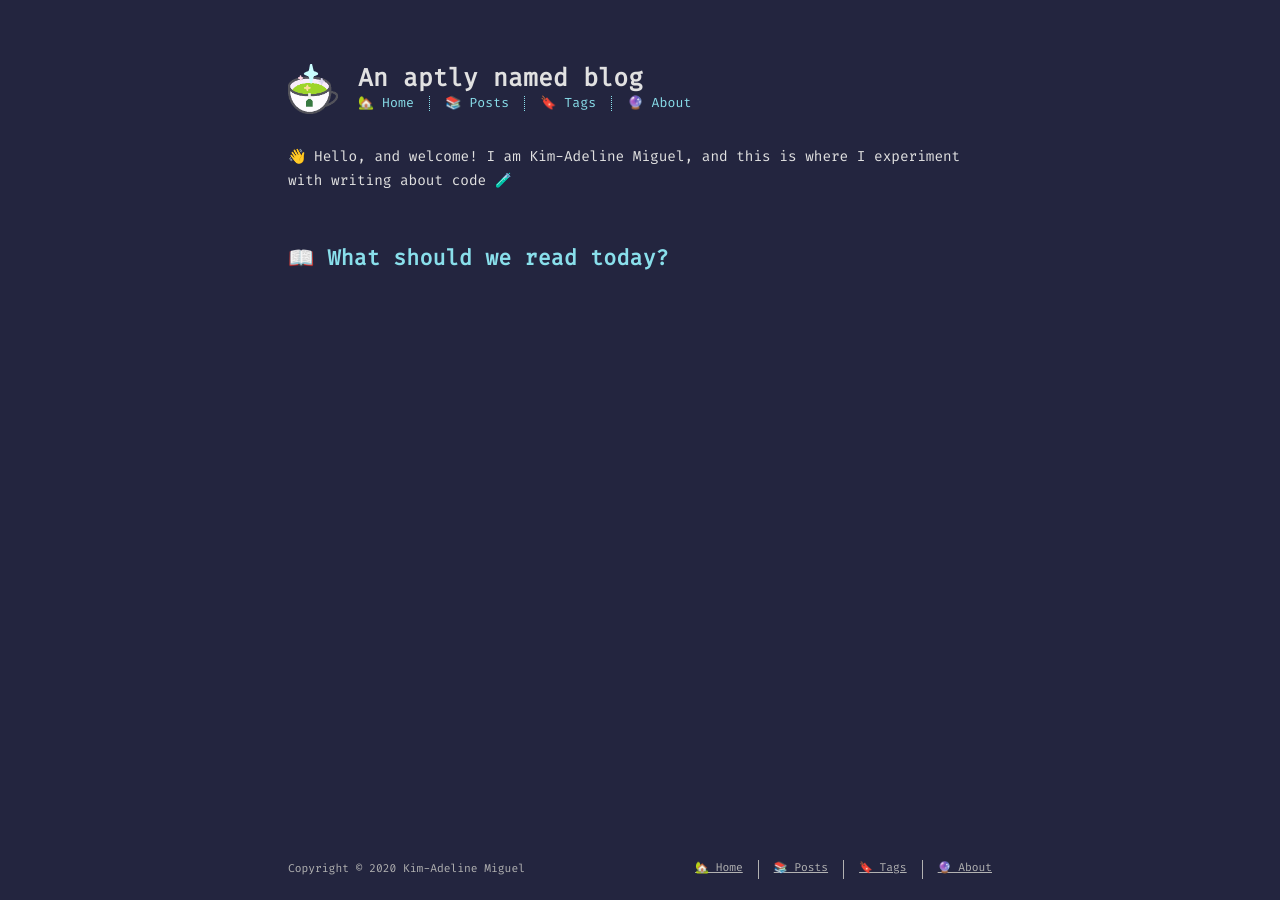
==== index.html @ 08b29d16 "deploy: fb408448cf2e4e36869b696a666795c6bbfb7b28" ====
<!doctype html><html lang=en-us><head><meta name=generator content="Hugo 0.74.2"><meta charset=utf-8><meta http-equiv=x-ua-compatible content="IE=edge"><title>An aptly named blog</title><meta name=description content="👋 Hello, and welcome! I am Kim-Adeline Miguel, and this is where I experiment with writing about code 🧪"><meta name=viewport content="width=device-width,initial-scale=1"><meta name=robots content="all,follow"><meta name=googlebot content="index,follow,snippet,archive"><meta property="og:title" content="An aptly named blog"><meta property="og:description" content="👋 Hello, and welcome! I am Kim-Adeline Miguel, and this is where I experiment with writing about code 🧪"><meta property="og:type" content="website"><meta property="og:url" content="https://kimadeline.github.io/blog/"><meta name=twitter:card content="summary"><meta name=twitter:title content="An aptly named blog"><meta name=twitter:description content="👋 Hello, and welcome! I am Kim-Adeline Miguel, and this is where I experiment with writing about code 🧪"><link rel=stylesheet href=https://kimadeline.github.io/blog/css/style-dark.css><!--[if lt IE 9]><script src=https://oss.maxcdn.com/html5shiv/3.7.2/html5shiv.min.js></script><script src=https://oss.maxcdn.com/respond/1.4.2/respond.min.js></script><![endif]--><link rel=icon type=image/png href=https://kimadeline.github.io/blog/images/favicon.ico></head><body class="max-width mx-auto px3 ltr"><div class="content index py4"><header id=header><a href=https://kimadeline.github.io/blog/><div id=logo title="Blog logo skillfully made with Paint"></div><div id=title><h1>An aptly named blog</h1></div></a><div id=nav><ul><li class=icon><a href=#><i class="fas fa-bars fa-2x"></i></a></li><li><a href=/blog/>🏡 Home</a></li><li><a href=/blog/posts>📚 Posts</a></li><li><a href=/blog/tags>🔖 Tags</a></li><li><a href=/blog/about>🔮 About</a></li></ul></div></header><section id=about>👋 Hello, and welcome! I am Kim-Adeline Miguel, and this is where I experiment with writing about code 🧪</section><section id=writing><span class=h1><a href=https://kimadeline.github.io/blog/posts>📖 What should we read today?</a></span><ul class=post-list></ul></section><footer id=footer><div class=footer-left>Copyright &copy; 2020 Kim-Adeline Miguel</div><div class=footer-right><nav><ul><li><a href=/blog/>🏡 Home</a></li><li><a href=/blog/posts>📚 Posts</a></li><li><a href=/blog/tags>🔖 Tags</a></li><li><a href=/blog/about>🔮 About</a></li></ul></nav></div></footer></div></body><link rel=stylesheet href=https://kimadeline.github.io/lib/font-awesome/css/all.min.css><script src=https://kimadeline.github.io/lib/jquery/jquery.min.js></script><script src=https://kimadeline.github.io/js/main.js></script></html>
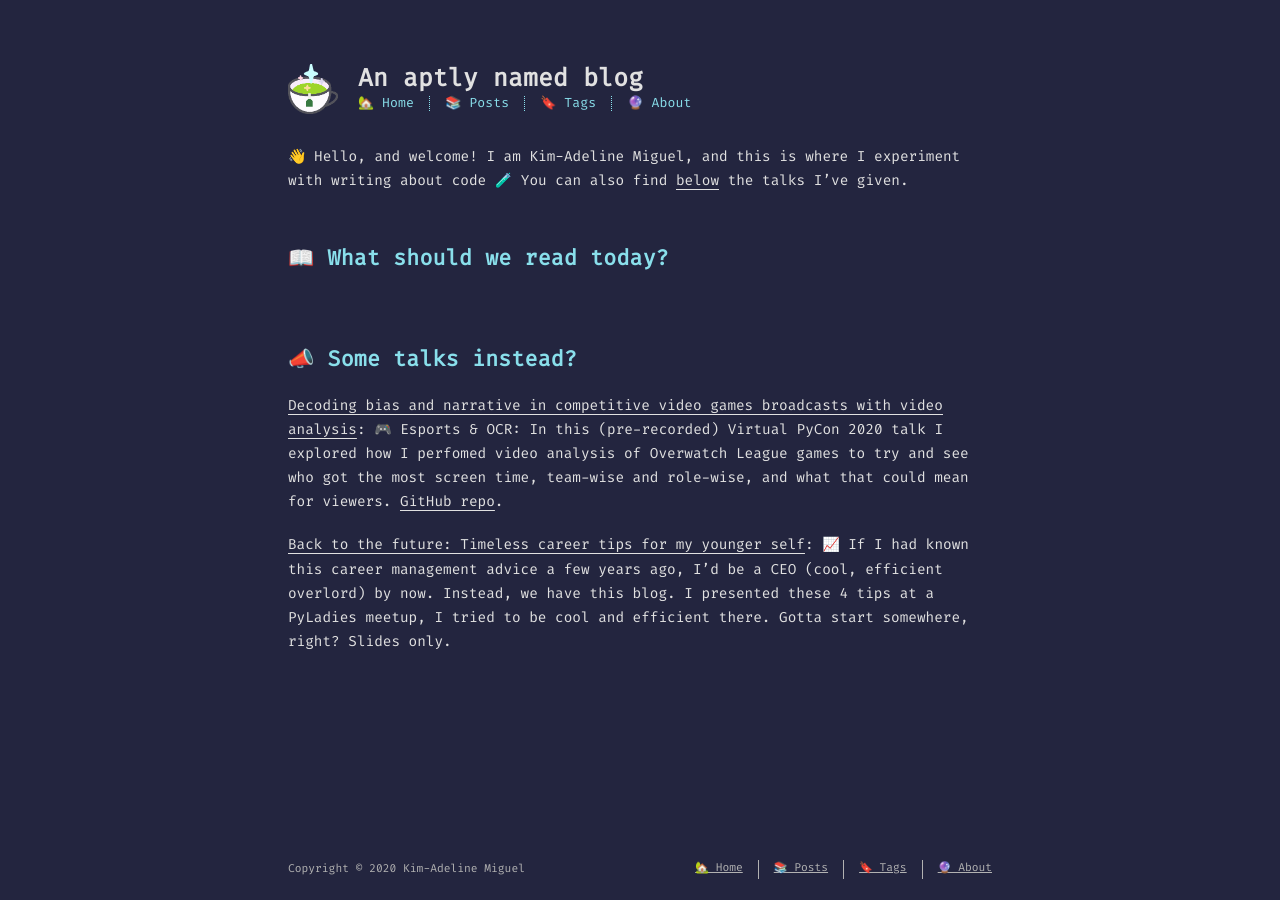
==== commit 55e32f6b: "deploy: 08760f2b4fdf1568b9afb1be57e6bd752f0b6b27" ====
--- a/index.html
+++ b/index.html
@@ -1 +1 @@
-<!doctype html><html lang=en-us><head><meta name=generator content="Hugo 0.74.2"><meta charset=utf-8><meta http-equiv=x-ua-compatible content="IE=edge"><title>An aptly named blog</title><meta name=description content="👋 Hello, and welcome! I am Kim-Adeline Miguel, and this is where I experiment with writing about code 🧪"><meta name=viewport content="width=device-width,initial-scale=1"><meta name=robots content="all,follow"><meta name=googlebot content="index,follow,snippet,archive"><meta property="og:title" content="An aptly named blog"><meta property="og:description" content="👋 Hello, and welcome! I am Kim-Adeline Miguel, and this is where I experiment with writing about code 🧪"><meta property="og:type" content="website"><meta property="og:url" content="https://kimadeline.github.io/blog/"><meta name=twitter:card content="summary"><meta name=twitter:title content="An aptly named blog"><meta name=twitter:description content="👋 Hello, and welcome! I am Kim-Adeline Miguel, and this is where I experiment with writing about code 🧪"><link rel=stylesheet href=https://kimadeline.github.io/blog/css/style-dark.css><!--[if lt IE 9]><script src=https://oss.maxcdn.com/html5shiv/3.7.2/html5shiv.min.js></script><script src=https://oss.maxcdn.com/respond/1.4.2/respond.min.js></script><![endif]--><link rel=icon type=image/png href=https://kimadeline.github.io/blog/images/favicon.ico></head><body class="max-width mx-auto px3 ltr"><div class="content index py4"><header id=header><a href=https://kimadeline.github.io/blog/><div id=logo title="Blog logo skillfully made with Paint"></div><div id=title><h1>An aptly named blog</h1></div></a><div id=nav><ul><li class=icon><a href=#><i class="fas fa-bars fa-2x"></i></a></li><li><a href=/blog/>🏡 Home</a></li><li><a href=/blog/posts>📚 Posts</a></li><li><a href=/blog/tags>🔖 Tags</a></li><li><a href=/blog/about>🔮 About</a></li></ul></div></header><section id=about>👋 Hello, and welcome! I am Kim-Adeline Miguel, and this is where I experiment with writing about code 🧪</section><section id=writing><span class=h1><a href=https://kimadeline.github.io/blog/posts>📖 What should we read today?</a></span><ul class=post-list></ul></section><footer id=footer><div class=footer-left>Copyright &copy; 2020 Kim-Adeline Miguel</div><div class=footer-right><nav><ul><li><a href=/blog/>🏡 Home</a></li><li><a href=/blog/posts>📚 Posts</a></li><li><a href=/blog/tags>🔖 Tags</a></li><li><a href=/blog/about>🔮 About</a></li></ul></nav></div></footer></div></body><link rel=stylesheet href=https://kimadeline.github.io/lib/font-awesome/css/all.min.css><script src=https://kimadeline.github.io/lib/jquery/jquery.min.js></script><script src=https://kimadeline.github.io/js/main.js></script></html>+<!doctype html><html lang=en-us><head><meta name=generator content="Hugo 0.74.2"><meta charset=utf-8><meta http-equiv=x-ua-compatible content="IE=edge"><title>An aptly named blog</title><meta name=description content="👋 Hello, and welcome! I am Kim-Adeline Miguel, and this is where I experiment with writing about code 🧪 You can also find [below](#projects) the talks I've given."><meta name=viewport content="width=device-width,initial-scale=1"><meta name=robots content="all,follow"><meta name=googlebot content="index,follow,snippet,archive"><meta property="og:title" content="An aptly named blog"><meta property="og:description" content="👋 Hello, and welcome! I am Kim-Adeline Miguel, and this is where I experiment with writing about code 🧪 You can also find [below](#projects) the talks I've given."><meta property="og:type" content="website"><meta property="og:url" content="https://kimadeline.github.io/blog/"><meta name=twitter:card content="summary"><meta name=twitter:title content="An aptly named blog"><meta name=twitter:description content="👋 Hello, and welcome! I am Kim-Adeline Miguel, and this is where I experiment with writing about code 🧪 You can also find [below](#projects) the talks I've given."><link rel=stylesheet href=https://kimadeline.github.io/blog/css/style-dark.css><!--[if lt IE 9]><script src=https://oss.maxcdn.com/html5shiv/3.7.2/html5shiv.min.js></script><script src=https://oss.maxcdn.com/respond/1.4.2/respond.min.js></script><![endif]--><link rel=icon type=image/png href=https://kimadeline.github.io/blog/images/favicon.ico></head><body class="max-width mx-auto px3 ltr"><div class="content index py4"><header id=header><a href=https://kimadeline.github.io/blog/><div id=logo title="Blog logo skillfully made with Paint"></div><div id=title><h1>An aptly named blog</h1></div></a><div id=nav><ul><li class=icon><a href=#><i class="fas fa-bars fa-2x"></i></a></li><li><a href=/blog/>🏡 Home</a></li><li><a href=/blog/posts>📚 Posts</a></li><li><a href=/blog/tags>🔖 Tags</a></li><li><a href=/blog/about>🔮 About</a></li></ul></div></header><section id=about>👋 Hello, and welcome! I am Kim-Adeline Miguel, and this is where I experiment with writing about code 🧪 You can also find <a href=#projects>below</a> the talks I&rsquo;ve given.</section><section id=writing><span class=h1><a href=https://kimadeline.github.io/blog/posts>📖 What should we read today?</a></span><ul class=post-list></ul></section><section id=projects><span class=h1><a href=https://github.com/kimadeline/talk-proposals>📣 Some talks instead?</a></span><ul class=project-list><li class=project-item><a href=https://us.pycon.org/2020/schedule/presentation/107/>Decoding bias and narrative in competitive video games broadcasts with video analysis</a>: 🎮 Esports & OCR: In this (pre-recorded) Virtual PyCon 2020 talk I explored how I perfomed video analysis of Overwatch League games to try and see who got the most screen time, team-wise and role-wise, and what that could mean for viewers. <a href=https://github.com/kimadeline/overwatch-ocr>GitHub repo</a>.</li><li class=project-item><a href=https://speakerdeck.com/kimadeline/pyladies-vancouver-career-tips-to-my-younger-self>Back to the future: Timeless career tips for my younger self</a>: 📈 If I had known this career management advice a few years ago, I&rsquo;d be a CEO (cool, efficient overlord) by now. Instead, we have this blog. I presented these 4 tips at a PyLadies meetup, I tried to be cool and efficient there. Gotta start somewhere, right? Slides only.</li></ul></section><footer id=footer><div class=footer-left>Copyright &copy; 2020 Kim-Adeline Miguel</div><div class=footer-right><nav><ul><li><a href=/blog/>🏡 Home</a></li><li><a href=/blog/posts>📚 Posts</a></li><li><a href=/blog/tags>🔖 Tags</a></li><li><a href=/blog/about>🔮 About</a></li></ul></nav></div></footer></div></body><link rel=stylesheet href=https://kimadeline.github.io/blog/lib/font-awesome/css/all.min.css><script src=https://kimadeline.github.io/blog/lib/jquery/jquery.min.js></script><script src=https://kimadeline.github.io/blog/js/main.js></script></html>
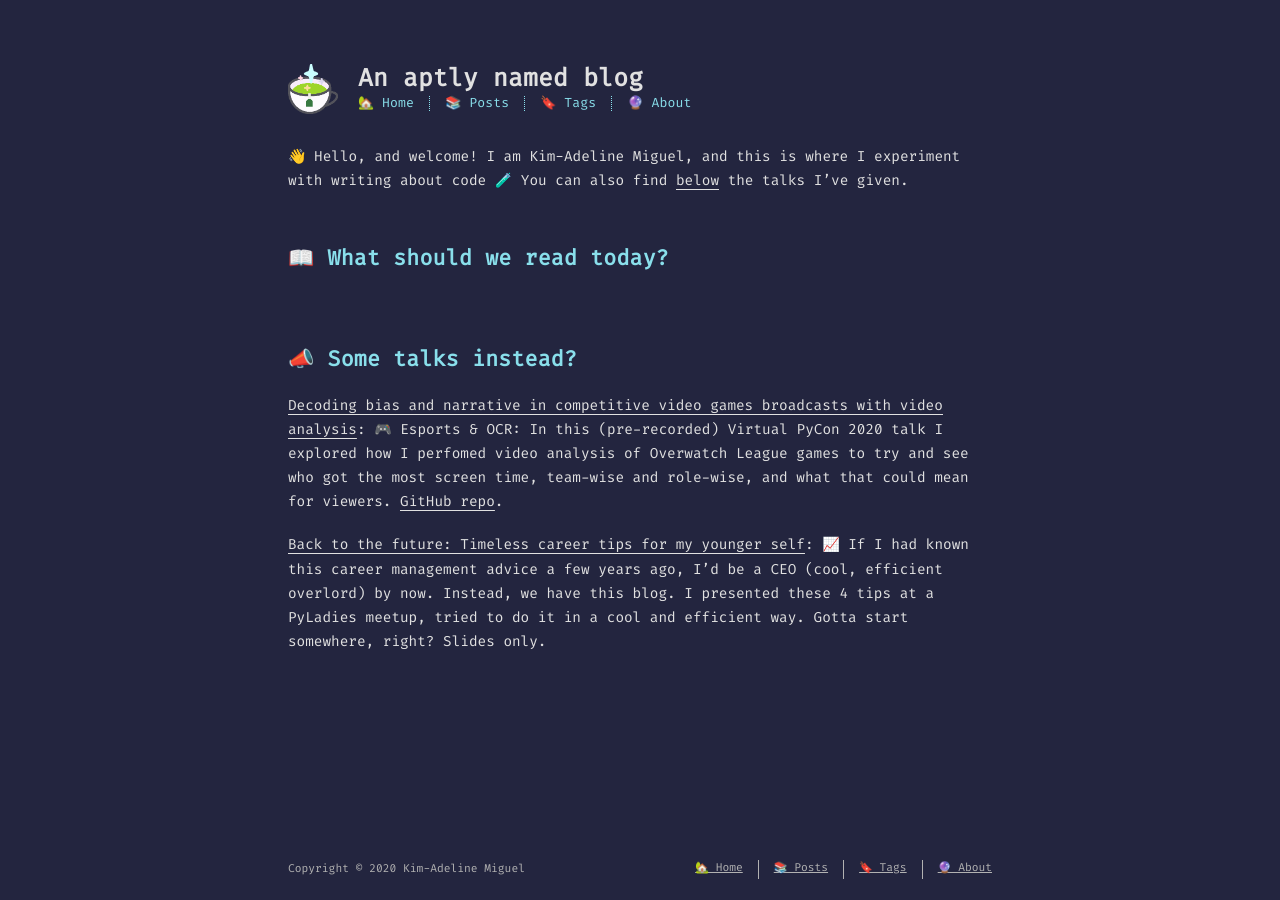
==== commit ac4e9d2d: "deploy: b54166fef7f554b29a034a35aff4db1c3d719d54" ====
--- a/index.html
+++ b/index.html
@@ -1 +1 @@
-<!doctype html><html lang=en-us><head><meta name=generator content="Hugo 0.74.2"><meta charset=utf-8><meta http-equiv=x-ua-compatible content="IE=edge"><title>An aptly named blog</title><meta name=description content="👋 Hello, and welcome! I am Kim-Adeline Miguel, and this is where I experiment with writing about code 🧪 You can also find [below](#projects) the talks I've given."><meta name=viewport content="width=device-width,initial-scale=1"><meta name=robots content="all,follow"><meta name=googlebot content="index,follow,snippet,archive"><meta property="og:title" content="An aptly named blog"><meta property="og:description" content="👋 Hello, and welcome! I am Kim-Adeline Miguel, and this is where I experiment with writing about code 🧪 You can also find [below](#projects) the talks I've given."><meta property="og:type" content="website"><meta property="og:url" content="https://kimadeline.github.io/blog/"><meta name=twitter:card content="summary"><meta name=twitter:title content="An aptly named blog"><meta name=twitter:description content="👋 Hello, and welcome! I am Kim-Adeline Miguel, and this is where I experiment with writing about code 🧪 You can also find [below](#projects) the talks I've given."><link rel=stylesheet href=https://kimadeline.github.io/blog/css/style-dark.css><!--[if lt IE 9]><script src=https://oss.maxcdn.com/html5shiv/3.7.2/html5shiv.min.js></script><script src=https://oss.maxcdn.com/respond/1.4.2/respond.min.js></script><![endif]--><link rel=icon type=image/png href=https://kimadeline.github.io/blog/images/favicon.ico></head><body class="max-width mx-auto px3 ltr"><div class="content index py4"><header id=header><a href=https://kimadeline.github.io/blog/><div id=logo title="Blog logo skillfully made with Paint"></div><div id=title><h1>An aptly named blog</h1></div></a><div id=nav><ul><li class=icon><a href=#><i class="fas fa-bars fa-2x"></i></a></li><li><a href=/blog/>🏡 Home</a></li><li><a href=/blog/posts>📚 Posts</a></li><li><a href=/blog/tags>🔖 Tags</a></li><li><a href=/blog/about>🔮 About</a></li></ul></div></header><section id=about>👋 Hello, and welcome! I am Kim-Adeline Miguel, and this is where I experiment with writing about code 🧪 You can also find <a href=#projects>below</a> the talks I&rsquo;ve given.</section><section id=writing><span class=h1><a href=https://kimadeline.github.io/blog/posts>📖 What should we read today?</a></span><ul class=post-list></ul></section><section id=projects><span class=h1><a href=https://github.com/kimadeline/talk-proposals>📣 Some talks instead?</a></span><ul class=project-list><li class=project-item><a href=https://us.pycon.org/2020/schedule/presentation/107/>Decoding bias and narrative in competitive video games broadcasts with video analysis</a>: 🎮 Esports & OCR: In this (pre-recorded) Virtual PyCon 2020 talk I explored how I perfomed video analysis of Overwatch League games to try and see who got the most screen time, team-wise and role-wise, and what that could mean for viewers. <a href=https://github.com/kimadeline/overwatch-ocr>GitHub repo</a>.</li><li class=project-item><a href=https://speakerdeck.com/kimadeline/pyladies-vancouver-career-tips-to-my-younger-self>Back to the future: Timeless career tips for my younger self</a>: 📈 If I had known this career management advice a few years ago, I&rsquo;d be a CEO (cool, efficient overlord) by now. Instead, we have this blog. I presented these 4 tips at a PyLadies meetup, I tried to be cool and efficient there. Gotta start somewhere, right? Slides only.</li></ul></section><footer id=footer><div class=footer-left>Copyright &copy; 2020 Kim-Adeline Miguel</div><div class=footer-right><nav><ul><li><a href=/blog/>🏡 Home</a></li><li><a href=/blog/posts>📚 Posts</a></li><li><a href=/blog/tags>🔖 Tags</a></li><li><a href=/blog/about>🔮 About</a></li></ul></nav></div></footer></div></body><link rel=stylesheet href=https://kimadeline.github.io/blog/lib/font-awesome/css/all.min.css><script src=https://kimadeline.github.io/blog/lib/jquery/jquery.min.js></script><script src=https://kimadeline.github.io/blog/js/main.js></script></html>+<!doctype html><html lang=en-us><head><meta name=generator content="Hugo 0.74.2"><meta charset=utf-8><meta http-equiv=x-ua-compatible content="IE=edge"><title>An aptly named blog</title><meta name=description content="👋 Hello, and welcome! I am Kim-Adeline Miguel, and this is where I experiment with writing about code 🧪 You can also find [below](#projects) the talks I've given."><meta name=viewport content="width=device-width,initial-scale=1"><meta name=robots content="all,follow"><meta name=googlebot content="index,follow,snippet,archive"><meta property="og:title" content="An aptly named blog"><meta property="og:description" content="👋 Hello, and welcome! I am Kim-Adeline Miguel, and this is where I experiment with writing about code 🧪 You can also find [below](#projects) the talks I've given."><meta property="og:type" content="website"><meta property="og:url" content="https://kimadeline.github.io/blog/"><meta name=twitter:card content="summary"><meta name=twitter:title content="An aptly named blog"><meta name=twitter:description content="👋 Hello, and welcome! I am Kim-Adeline Miguel, and this is where I experiment with writing about code 🧪 You can also find [below](#projects) the talks I've given."><link rel=stylesheet href=https://kimadeline.github.io/blog/css/style-dark.css><!--[if lt IE 9]><script src=https://oss.maxcdn.com/html5shiv/3.7.2/html5shiv.min.js></script><script src=https://oss.maxcdn.com/respond/1.4.2/respond.min.js></script><![endif]--><link rel=icon type=image/png href=https://kimadeline.github.io/blog/images/favicon.ico></head><body class="max-width mx-auto px3 ltr"><div class="content index py4"><header id=header><a href=https://kimadeline.github.io/blog/><div id=logo title="Blog logo skillfully made with Paint"></div><div id=title><h1>An aptly named blog</h1></div></a><div id=nav><ul><li class=icon><a href=#><i class="fas fa-bars fa-2x"></i></a></li><li><a href=/blog/>🏡 Home</a></li><li><a href=/blog/posts>📚 Posts</a></li><li><a href=/blog/tags>🔖 Tags</a></li><li><a href=/blog/about>🔮 About</a></li></ul></div></header><section id=about>👋 Hello, and welcome! I am Kim-Adeline Miguel, and this is where I experiment with writing about code 🧪 You can also find <a href=#projects>below</a> the talks I&rsquo;ve given.</section><section id=writing><span class=h1><a href=https://kimadeline.github.io/blog/posts>📖 What should we read today?</a></span><ul class=post-list></ul></section><section id=projects><span class=h1><a href=https://github.com/kimadeline/talk-proposals>📣 Some talks instead?</a></span><ul class=project-list><li class=project-item><a href=https://us.pycon.org/2020/schedule/presentation/107/>Decoding bias and narrative in competitive video games broadcasts with video analysis</a>: 🎮 Esports & OCR: In this (pre-recorded) Virtual PyCon 2020 talk I explored how I perfomed video analysis of Overwatch League games to try and see who got the most screen time, team-wise and role-wise, and what that could mean for viewers. <a href=https://github.com/kimadeline/overwatch-ocr>GitHub repo</a>.</li><li class=project-item><a href=https://speakerdeck.com/kimadeline/pyladies-vancouver-career-tips-to-my-younger-self>Back to the future: Timeless career tips for my younger self</a>: 📈 If I had known this career management advice a few years ago, I&rsquo;d be a CEO (cool, efficient overlord) by now. Instead, we have this blog. I presented these 4 tips at a PyLadies meetup, tried to do it in a cool and efficient way. Gotta start somewhere, right? Slides only.</li></ul></section><footer id=footer><div class=footer-left>Copyright &copy; 2020 Kim-Adeline Miguel</div><div class=footer-right><nav><ul><li><a href=/blog/>🏡 Home</a></li><li><a href=/blog/posts>📚 Posts</a></li><li><a href=/blog/tags>🔖 Tags</a></li><li><a href=/blog/about>🔮 About</a></li></ul></nav></div></footer></div></body><link rel=stylesheet href=https://kimadeline.github.io/blog/lib/font-awesome/css/all.min.css><script src=https://kimadeline.github.io/blog/lib/jquery/jquery.min.js></script><script src=https://kimadeline.github.io/blog/js/main.js></script></html>
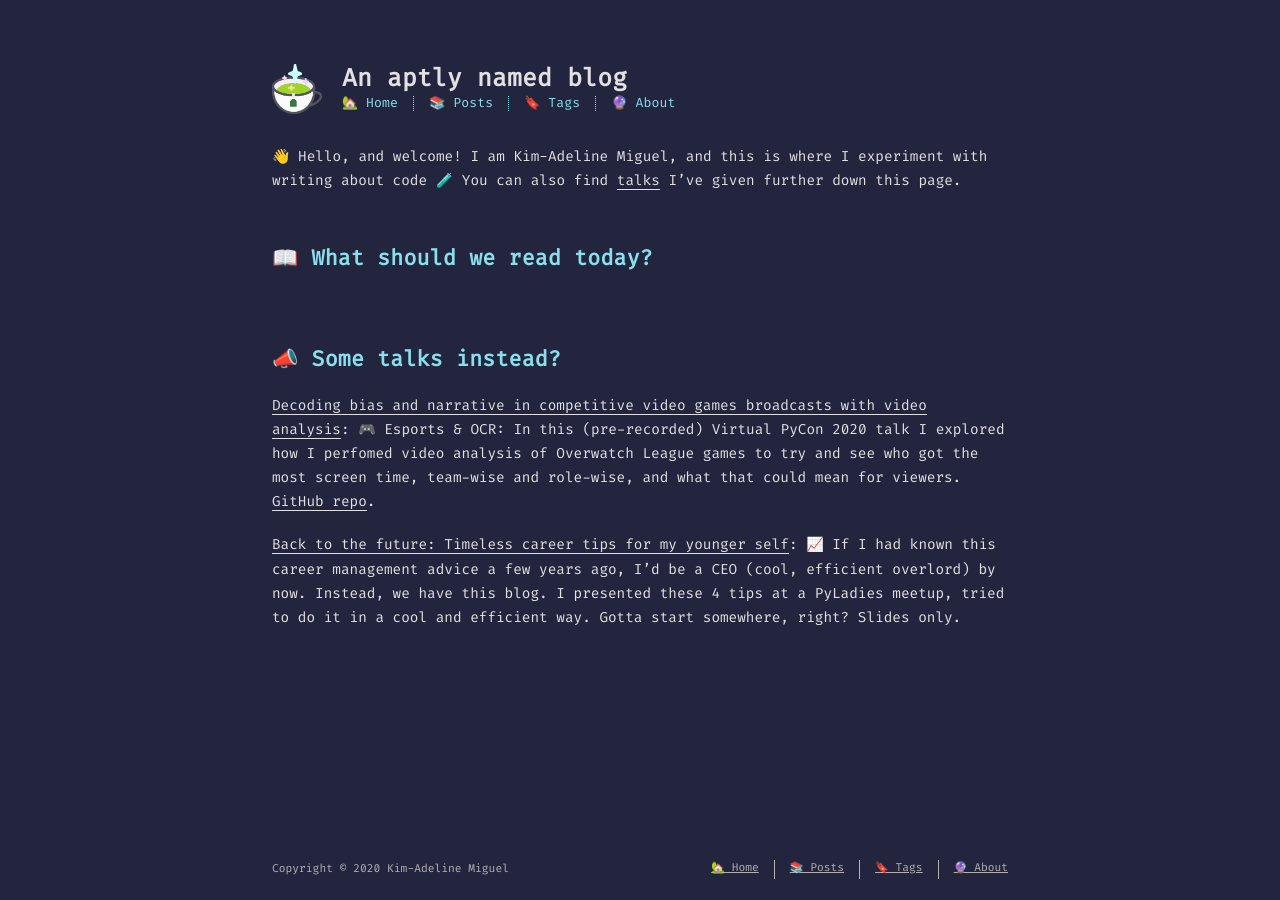
==== commit 7743cf87: "deploy: dc7f07dc0b685ad12281b114e81ffe2b97941af9" ====
--- a/index.html
+++ b/index.html
@@ -1 +1 @@
-<!doctype html><html lang=en-us><head><meta name=generator content="Hugo 0.74.2"><meta charset=utf-8><meta http-equiv=x-ua-compatible content="IE=edge"><title>An aptly named blog</title><meta name=description content="👋 Hello, and welcome! I am Kim-Adeline Miguel, and this is where I experiment with writing about code 🧪 You can also find [below](#projects) the talks I've given."><meta name=viewport content="width=device-width,initial-scale=1"><meta name=robots content="all,follow"><meta name=googlebot content="index,follow,snippet,archive"><meta property="og:title" content="An aptly named blog"><meta property="og:description" content="👋 Hello, and welcome! I am Kim-Adeline Miguel, and this is where I experiment with writing about code 🧪 You can also find [below](#projects) the talks I've given."><meta property="og:type" content="website"><meta property="og:url" content="https://kimadeline.github.io/blog/"><meta name=twitter:card content="summary"><meta name=twitter:title content="An aptly named blog"><meta name=twitter:description content="👋 Hello, and welcome! I am Kim-Adeline Miguel, and this is where I experiment with writing about code 🧪 You can also find [below](#projects) the talks I've given."><link rel=stylesheet href=https://kimadeline.github.io/blog/css/style-dark.css><!--[if lt IE 9]><script src=https://oss.maxcdn.com/html5shiv/3.7.2/html5shiv.min.js></script><script src=https://oss.maxcdn.com/respond/1.4.2/respond.min.js></script><![endif]--><link rel=icon type=image/png href=https://kimadeline.github.io/blog/images/favicon.ico></head><body class="max-width mx-auto px3 ltr"><div class="content index py4"><header id=header><a href=https://kimadeline.github.io/blog/><div id=logo title="Blog logo skillfully made with Paint"></div><div id=title><h1>An aptly named blog</h1></div></a><div id=nav><ul><li class=icon><a href=#><i class="fas fa-bars fa-2x"></i></a></li><li><a href=/blog/>🏡 Home</a></li><li><a href=/blog/posts>📚 Posts</a></li><li><a href=/blog/tags>🔖 Tags</a></li><li><a href=/blog/about>🔮 About</a></li></ul></div></header><section id=about>👋 Hello, and welcome! I am Kim-Adeline Miguel, and this is where I experiment with writing about code 🧪 You can also find <a href=#projects>below</a> the talks I&rsquo;ve given.</section><section id=writing><span class=h1><a href=https://kimadeline.github.io/blog/posts>📖 What should we read today?</a></span><ul class=post-list></ul></section><section id=projects><span class=h1><a href=https://github.com/kimadeline/talk-proposals>📣 Some talks instead?</a></span><ul class=project-list><li class=project-item><a href=https://us.pycon.org/2020/schedule/presentation/107/>Decoding bias and narrative in competitive video games broadcasts with video analysis</a>: 🎮 Esports & OCR: In this (pre-recorded) Virtual PyCon 2020 talk I explored how I perfomed video analysis of Overwatch League games to try and see who got the most screen time, team-wise and role-wise, and what that could mean for viewers. <a href=https://github.com/kimadeline/overwatch-ocr>GitHub repo</a>.</li><li class=project-item><a href=https://speakerdeck.com/kimadeline/pyladies-vancouver-career-tips-to-my-younger-self>Back to the future: Timeless career tips for my younger self</a>: 📈 If I had known this career management advice a few years ago, I&rsquo;d be a CEO (cool, efficient overlord) by now. Instead, we have this blog. I presented these 4 tips at a PyLadies meetup, tried to do it in a cool and efficient way. Gotta start somewhere, right? Slides only.</li></ul></section><footer id=footer><div class=footer-left>Copyright &copy; 2020 Kim-Adeline Miguel</div><div class=footer-right><nav><ul><li><a href=/blog/>🏡 Home</a></li><li><a href=/blog/posts>📚 Posts</a></li><li><a href=/blog/tags>🔖 Tags</a></li><li><a href=/blog/about>🔮 About</a></li></ul></nav></div></footer></div></body><link rel=stylesheet href=https://kimadeline.github.io/blog/lib/font-awesome/css/all.min.css><script src=https://kimadeline.github.io/blog/lib/jquery/jquery.min.js></script><script src=https://kimadeline.github.io/blog/js/main.js></script></html>+<!doctype html><html lang=en-us><head><meta name=generator content="Hugo 0.74.2"><meta charset=utf-8><meta http-equiv=x-ua-compatible content="IE=edge"><title>An aptly named blog</title><meta name=description content="👋 Hello, and welcome! I am Kim-Adeline Miguel, and this is where I experiment with writing about code 🧪 You can also find [talks](#projects) I've given further down this page."><meta name=viewport content="width=device-width,initial-scale=1"><meta name=robots content="all,follow"><meta name=googlebot content="index,follow,snippet,archive"><meta property="og:title" content="An aptly named blog"><meta property="og:description" content="👋 Hello, and welcome! I am Kim-Adeline Miguel, and this is where I experiment with writing about code 🧪 You can also find [talks](#projects) I've given further down this page."><meta property="og:type" content="website"><meta property="og:url" content="https://kimadeline.github.io/blog/"><meta name=twitter:card content="summary"><meta name=twitter:title content="An aptly named blog"><meta name=twitter:description content="👋 Hello, and welcome! I am Kim-Adeline Miguel, and this is where I experiment with writing about code 🧪 You can also find [talks](#projects) I've given further down this page."><link rel=stylesheet href=https://kimadeline.github.io/blog/css/style-dark.css><!--[if lt IE 9]><script src=https://oss.maxcdn.com/html5shiv/3.7.2/html5shiv.min.js></script><script src=https://oss.maxcdn.com/respond/1.4.2/respond.min.js></script><![endif]--><link rel=icon type=image/png href=https://kimadeline.github.io/blog/images/favicon.ico><script type=text/javascript>!function(T,l,y){var S=T.location,u="script",k="instrumentationKey",D="ingestionendpoint",C="disableExceptionTracking",E="ai.device.",I="toLowerCase",b="crossOrigin",w="POST",e="appInsightsSDK",t=y.name||"appInsights";(y.name||T[e])&&(T[e]=t);var n=T[t]||function(d){var g=!1,f=!1,m={initialize:!0,queue:[],sv:"4",version:2,config:d};function v(e,t){var n={},a="Browser";return n[E+"id"]=a[I](),n[E+"type"]=a,n["ai.operation.name"]=S&&S.pathname||"_unknown_",n["ai.internal.sdkVersion"]="javascript:snippet_"+(m.sv||m.version),{time:function(){var e=new Date;function t(e){var t=""+e;return 1===t.length&&(t="0"+t),t}return e.getUTCFullYear()+"-"+t(1+e.getUTCMonth())+"-"+t(e.getUTCDate())+"T"+t(e.getUTCHours())+":"+t(e.getUTCMinutes())+":"+t(e.getUTCSeconds())+"."+((e.getUTCMilliseconds()/1e3).toFixed(3)+"").slice(2,5)+"Z"}(),iKey:e,name:"Microsoft.ApplicationInsights."+e.replace(/-/g,"")+"."+t,sampleRate:100,tags:n,data:{baseData:{ver:2}}}}var h=d.url||y.src;if(h){function a(e){var t,n,a,i,r,o,s,c,p,l,u;g=!0,m.queue=[],f||(f=!0,t=h,s=function(){var e={},t=d.connectionString;if(t)for(var n=t.split(";"),a=0;a<n.length;a++){var i=n[a].split("=");2===i.length&&(e[i[0][I]()]=i[1])}if(!e[D]){var r=e.endpointsuffix,o=r?e.location:null;e[D]="https://"+(o?o+".":"")+"dc."+(r||"services.visualstudio.com")}return e}(),c=s[k]||d[k]||"",p=s[D],l=p?p+"/v2/track":config.endpointUrl,(u=[]).push((n="SDK LOAD Failure: Failed to load Application Insights SDK script (See stack for details)",a=t,i=l,(o=(r=v(c,"Exception")).data).baseType="ExceptionData",o.baseData.exceptions=[{typeName:"SDKLoadFailed",message:n.replace(/\./g,"-"),hasFullStack:!1,stack:n+"\nSnippet failed to load ["+a+"] -- Telemetry is disabled\nHelp Link: https://go.microsoft.com/fwlink/?linkid=2128109\nHost: "+(S&&S.pathname||"_unknown_")+"\nEndpoint: "+i,parsedStack:[]}],r)),u.push(function(e,t,n,a){var i=v(c,"Message"),r=i.data;r.baseType="MessageData";var o=r.baseData;return o.message='AI (Internal): 99 message:"'+("SDK LOAD Failure: Failed to load Application Insights SDK script (See stack for details) ("+n+")").replace(/\"/g,"")+'"',o.properties={endpoint:a},i}(0,0,t,l)),function(e,t){if(JSON){var n=T.fetch;if(n&&!y.useXhr)n(t,{method:w,body:JSON.stringify(e),mode:"cors"});else if(XMLHttpRequest){var a=new XMLHttpRequest;a.open(w,t),a.setRequestHeader("Content-type","application/json"),a.send(JSON.stringify(e))}}}(u,l))}function i(e,t){f||setTimeout(function(){!t&&m.core||a()},500)}var e=function(){var n=l.createElement(u);n.src=h;var e=y[b];return!e&&""!==e||"undefined"==n[b]||(n[b]=e),n.onload=i,n.onerror=a,n.onreadystatechange=function(e,t){"loaded"!==n.readyState&&"complete"!==n.readyState||i(0,t)},n}();y.ld<0?l.getElementsByTagName("head")[0].appendChild(e):setTimeout(function(){l.getElementsByTagName(u)[0].parentNode.appendChild(e)},y.ld||0)}try{m.cookie=l.cookie}catch(p){}function t(e){for(;e.length;)!function(t){m[t]=function(){var e=arguments;g||m.queue.push(function(){m[t].apply(m,e)})}}(e.pop())}var n="track",r="TrackPage",o="TrackEvent";t([n+"Event",n+"PageView",n+"Exception",n+"Trace",n+"DependencyData",n+"Metric",n+"PageViewPerformance","start"+r,"stop"+r,"start"+o,"stop"+o,"addTelemetryInitializer","setAuthenticatedUserContext","clearAuthenticatedUserContext","flush"]),m.SeverityLevel={Verbose:0,Information:1,Warning:2,Error:3,Critical:4};var s=(d.extensionConfig||{}).ApplicationInsightsAnalytics||{};if(!0!==d[C]&&!0!==s[C]){method="onerror",t(["_"+method]);var c=T[method];T[method]=function(e,t,n,a,i){var r=c&&c(e,t,n,a,i);return!0!==r&&m["_"+method]({message:e,url:t,lineNumber:n,columnNumber:a,error:i}),r},d.autoExceptionInstrumented=!0}return m}(y.cfg);(T[t]=n).queue&&0===n.queue.length&&n.trackPageView({})}(window,document,{src:"https://az416426.vo.msecnd.net/scripts/b/ai.2.min.js",cfg:{instrumentationKey:"930ef06d-5401-4142-840e-b56cf5fd1240"}});</script></head><body class="max-width mx-auto px3 ltr"><div class="content index py4"><header id=header><a href=https://kimadeline.github.io/blog/><div id=logo title="Blog logo skillfully made with Paint"></div><div id=title><h1>An aptly named blog</h1></div></a><div id=nav><ul><li class=icon><a href=#><i class="fas fa-bars fa-2x"></i></a></li><li><a href=https://kimadeline.github.io/blog/>🏡 Home</a></li><li><a href=https://kimadeline.github.io/blog/posts>📚 Posts</a></li><li><a href=https://kimadeline.github.io/blog/tags>🔖 Tags</a></li><li><a href=https://kimadeline.github.io/blog/about>🔮 About</a></li></ul></div></header><section id=about>👋 Hello, and welcome! I am Kim-Adeline Miguel, and this is where I experiment with writing about code 🧪 You can also find <a href=#projects>talks</a> I&rsquo;ve given further down this page.</section><section id=writing><span class=h1><a href=https://kimadeline.github.io/blog/posts>📖 What should we read today?</a></span><ul class=post-list></ul></section><section id=projects><span class=h1><a href=https://github.com/kimadeline/talk-proposals>📣 Some talks instead?</a></span><ul class=project-list><li class=project-item><a href=https://us.pycon.org/2020/schedule/presentation/107/>Decoding bias and narrative in competitive video games broadcasts with video analysis</a>: 🎮 Esports & OCR: In this (pre-recorded) Virtual PyCon 2020 talk I explored how I perfomed video analysis of Overwatch League games to try and see who got the most screen time, team-wise and role-wise, and what that could mean for viewers. <a href=https://github.com/kimadeline/overwatch-ocr>GitHub repo</a>.</li><li class=project-item><a href=https://speakerdeck.com/kimadeline/pyladies-vancouver-career-tips-to-my-younger-self>Back to the future: Timeless career tips for my younger self</a>: 📈 If I had known this career management advice a few years ago, I&rsquo;d be a CEO (cool, efficient overlord) by now. Instead, we have this blog. I presented these 4 tips at a PyLadies meetup, tried to do it in a cool and efficient way. Gotta start somewhere, right? Slides only.</li></ul></section><footer id=footer><div class=footer-left>Copyright &copy; 2020 Kim-Adeline Miguel</div><div class=footer-right><nav><ul><li><a href=https://kimadeline.github.io/blog/>🏡 Home</a></li><li><a href=https://kimadeline.github.io/blog/posts>📚 Posts</a></li><li><a href=https://kimadeline.github.io/blog/tags>🔖 Tags</a></li><li><a href=https://kimadeline.github.io/blog/about>🔮 About</a></li></ul></nav></div></footer></div></body><link rel=stylesheet href=https://kimadeline.github.io/blog/lib/font-awesome/css/all.min.css><script src=https://kimadeline.github.io/blog/lib/jquery/jquery.min.js></script><script src=https://kimadeline.github.io/blog/js/main.js></script></html>
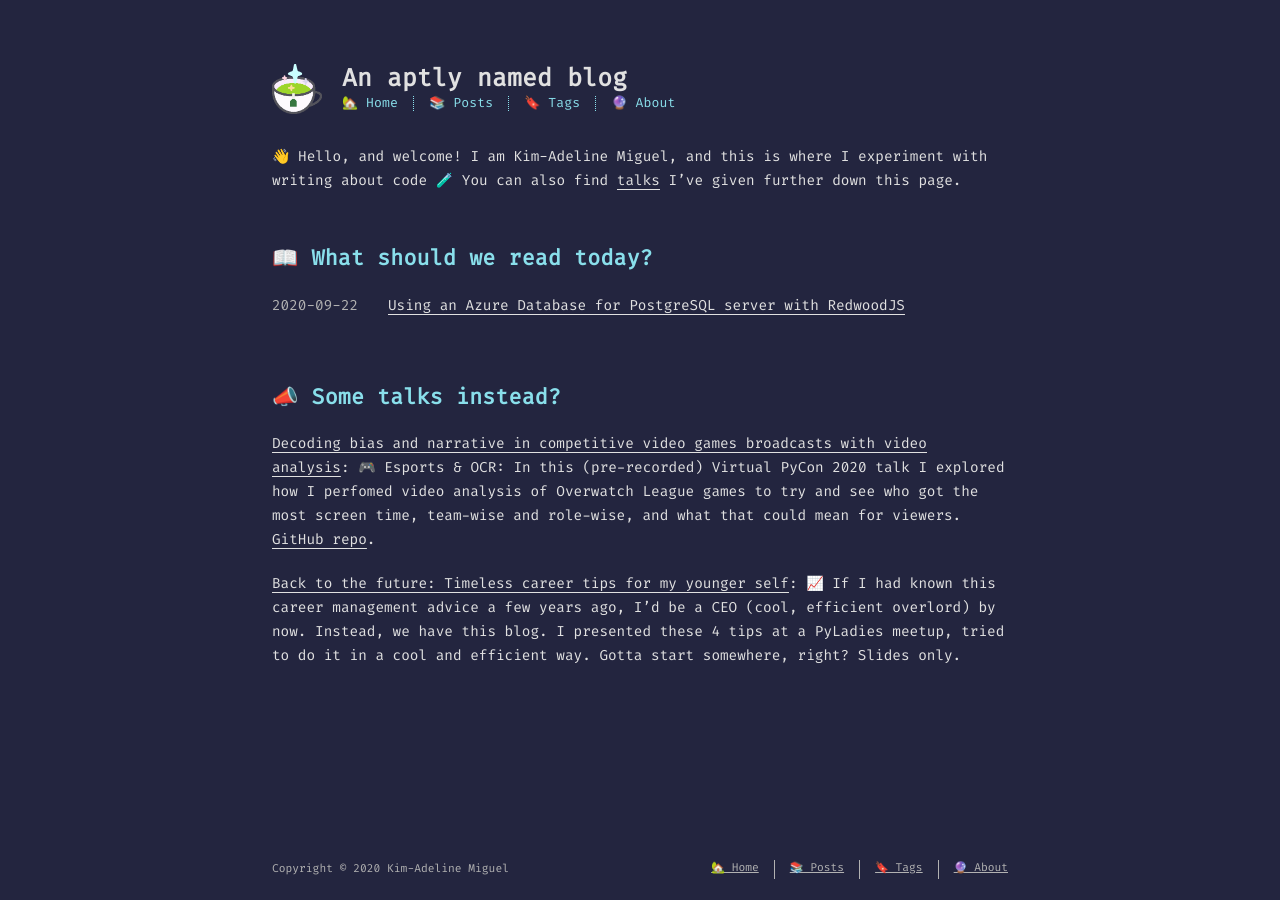
==== commit b50eb104: "deploy: 1b6098c4fdc335d3c6fe7e5b1df2556d2cf110f1" ====
--- a/index.html
+++ b/index.html
@@ -1 +1 @@
-<!doctype html><html lang=en-us><head><meta name=generator content="Hugo 0.74.2"><meta charset=utf-8><meta http-equiv=x-ua-compatible content="IE=edge"><title>An aptly named blog</title><meta name=description content="👋 Hello, and welcome! I am Kim-Adeline Miguel, and this is where I experiment with writing about code 🧪 You can also find [talks](#projects) I've given further down this page."><meta name=viewport content="width=device-width,initial-scale=1"><meta name=robots content="all,follow"><meta name=googlebot content="index,follow,snippet,archive"><meta property="og:title" content="An aptly named blog"><meta property="og:description" content="👋 Hello, and welcome! I am Kim-Adeline Miguel, and this is where I experiment with writing about code 🧪 You can also find [talks](#projects) I've given further down this page."><meta property="og:type" content="website"><meta property="og:url" content="https://kimadeline.github.io/blog/"><meta name=twitter:card content="summary"><meta name=twitter:title content="An aptly named blog"><meta name=twitter:description content="👋 Hello, and welcome! I am Kim-Adeline Miguel, and this is where I experiment with writing about code 🧪 You can also find [talks](#projects) I've given further down this page."><link rel=stylesheet href=https://kimadeline.github.io/blog/css/style-dark.css><!--[if lt IE 9]><script src=https://oss.maxcdn.com/html5shiv/3.7.2/html5shiv.min.js></script><script src=https://oss.maxcdn.com/respond/1.4.2/respond.min.js></script><![endif]--><link rel=icon type=image/png href=https://kimadeline.github.io/blog/images/favicon.ico><script type=text/javascript>!function(T,l,y){var S=T.location,u="script",k="instrumentationKey",D="ingestionendpoint",C="disableExceptionTracking",E="ai.device.",I="toLowerCase",b="crossOrigin",w="POST",e="appInsightsSDK",t=y.name||"appInsights";(y.name||T[e])&&(T[e]=t);var n=T[t]||function(d){var g=!1,f=!1,m={initialize:!0,queue:[],sv:"4",version:2,config:d};function v(e,t){var n={},a="Browser";return n[E+"id"]=a[I](),n[E+"type"]=a,n["ai.operation.name"]=S&&S.pathname||"_unknown_",n["ai.internal.sdkVersion"]="javascript:snippet_"+(m.sv||m.version),{time:function(){var e=new Date;function t(e){var t=""+e;return 1===t.length&&(t="0"+t),t}return e.getUTCFullYear()+"-"+t(1+e.getUTCMonth())+"-"+t(e.getUTCDate())+"T"+t(e.getUTCHours())+":"+t(e.getUTCMinutes())+":"+t(e.getUTCSeconds())+"."+((e.getUTCMilliseconds()/1e3).toFixed(3)+"").slice(2,5)+"Z"}(),iKey:e,name:"Microsoft.ApplicationInsights."+e.replace(/-/g,"")+"."+t,sampleRate:100,tags:n,data:{baseData:{ver:2}}}}var h=d.url||y.src;if(h){function a(e){var t,n,a,i,r,o,s,c,p,l,u;g=!0,m.queue=[],f||(f=!0,t=h,s=function(){var e={},t=d.connectionString;if(t)for(var n=t.split(";"),a=0;a<n.length;a++){var i=n[a].split("=");2===i.length&&(e[i[0][I]()]=i[1])}if(!e[D]){var r=e.endpointsuffix,o=r?e.location:null;e[D]="https://"+(o?o+".":"")+"dc."+(r||"services.visualstudio.com")}return e}(),c=s[k]||d[k]||"",p=s[D],l=p?p+"/v2/track":config.endpointUrl,(u=[]).push((n="SDK LOAD Failure: Failed to load Application Insights SDK script (See stack for details)",a=t,i=l,(o=(r=v(c,"Exception")).data).baseType="ExceptionData",o.baseData.exceptions=[{typeName:"SDKLoadFailed",message:n.replace(/\./g,"-"),hasFullStack:!1,stack:n+"\nSnippet failed to load ["+a+"] -- Telemetry is disabled\nHelp Link: https://go.microsoft.com/fwlink/?linkid=2128109\nHost: "+(S&&S.pathname||"_unknown_")+"\nEndpoint: "+i,parsedStack:[]}],r)),u.push(function(e,t,n,a){var i=v(c,"Message"),r=i.data;r.baseType="MessageData";var o=r.baseData;return o.message='AI (Internal): 99 message:"'+("SDK LOAD Failure: Failed to load Application Insights SDK script (See stack for details) ("+n+")").replace(/\"/g,"")+'"',o.properties={endpoint:a},i}(0,0,t,l)),function(e,t){if(JSON){var n=T.fetch;if(n&&!y.useXhr)n(t,{method:w,body:JSON.stringify(e),mode:"cors"});else if(XMLHttpRequest){var a=new XMLHttpRequest;a.open(w,t),a.setRequestHeader("Content-type","application/json"),a.send(JSON.stringify(e))}}}(u,l))}function i(e,t){f||setTimeout(function(){!t&&m.core||a()},500)}var e=function(){var n=l.createElement(u);n.src=h;var e=y[b];return!e&&""!==e||"undefined"==n[b]||(n[b]=e),n.onload=i,n.onerror=a,n.onreadystatechange=function(e,t){"loaded"!==n.readyState&&"complete"!==n.readyState||i(0,t)},n}();y.ld<0?l.getElementsByTagName("head")[0].appendChild(e):setTimeout(function(){l.getElementsByTagName(u)[0].parentNode.appendChild(e)},y.ld||0)}try{m.cookie=l.cookie}catch(p){}function t(e){for(;e.length;)!function(t){m[t]=function(){var e=arguments;g||m.queue.push(function(){m[t].apply(m,e)})}}(e.pop())}var n="track",r="TrackPage",o="TrackEvent";t([n+"Event",n+"PageView",n+"Exception",n+"Trace",n+"DependencyData",n+"Metric",n+"PageViewPerformance","start"+r,"stop"+r,"start"+o,"stop"+o,"addTelemetryInitializer","setAuthenticatedUserContext","clearAuthenticatedUserContext","flush"]),m.SeverityLevel={Verbose:0,Information:1,Warning:2,Error:3,Critical:4};var s=(d.extensionConfig||{}).ApplicationInsightsAnalytics||{};if(!0!==d[C]&&!0!==s[C]){method="onerror",t(["_"+method]);var c=T[method];T[method]=function(e,t,n,a,i){var r=c&&c(e,t,n,a,i);return!0!==r&&m["_"+method]({message:e,url:t,lineNumber:n,columnNumber:a,error:i}),r},d.autoExceptionInstrumented=!0}return m}(y.cfg);(T[t]=n).queue&&0===n.queue.length&&n.trackPageView({})}(window,document,{src:"https://az416426.vo.msecnd.net/scripts/b/ai.2.min.js",cfg:{instrumentationKey:"930ef06d-5401-4142-840e-b56cf5fd1240"}});</script></head><body class="max-width mx-auto px3 ltr"><div class="content index py4"><header id=header><a href=https://kimadeline.github.io/blog/><div id=logo title="Blog logo skillfully made with Paint"></div><div id=title><h1>An aptly named blog</h1></div></a><div id=nav><ul><li class=icon><a href=#><i class="fas fa-bars fa-2x"></i></a></li><li><a href=https://kimadeline.github.io/blog/>🏡 Home</a></li><li><a href=https://kimadeline.github.io/blog/posts>📚 Posts</a></li><li><a href=https://kimadeline.github.io/blog/tags>🔖 Tags</a></li><li><a href=https://kimadeline.github.io/blog/about>🔮 About</a></li></ul></div></header><section id=about>👋 Hello, and welcome! I am Kim-Adeline Miguel, and this is where I experiment with writing about code 🧪 You can also find <a href=#projects>talks</a> I&rsquo;ve given further down this page.</section><section id=writing><span class=h1><a href=https://kimadeline.github.io/blog/posts>📖 What should we read today?</a></span><ul class=post-list></ul></section><section id=projects><span class=h1><a href=https://github.com/kimadeline/talk-proposals>📣 Some talks instead?</a></span><ul class=project-list><li class=project-item><a href=https://us.pycon.org/2020/schedule/presentation/107/>Decoding bias and narrative in competitive video games broadcasts with video analysis</a>: 🎮 Esports & OCR: In this (pre-recorded) Virtual PyCon 2020 talk I explored how I perfomed video analysis of Overwatch League games to try and see who got the most screen time, team-wise and role-wise, and what that could mean for viewers. <a href=https://github.com/kimadeline/overwatch-ocr>GitHub repo</a>.</li><li class=project-item><a href=https://speakerdeck.com/kimadeline/pyladies-vancouver-career-tips-to-my-younger-self>Back to the future: Timeless career tips for my younger self</a>: 📈 If I had known this career management advice a few years ago, I&rsquo;d be a CEO (cool, efficient overlord) by now. Instead, we have this blog. I presented these 4 tips at a PyLadies meetup, tried to do it in a cool and efficient way. Gotta start somewhere, right? Slides only.</li></ul></section><footer id=footer><div class=footer-left>Copyright &copy; 2020 Kim-Adeline Miguel</div><div class=footer-right><nav><ul><li><a href=https://kimadeline.github.io/blog/>🏡 Home</a></li><li><a href=https://kimadeline.github.io/blog/posts>📚 Posts</a></li><li><a href=https://kimadeline.github.io/blog/tags>🔖 Tags</a></li><li><a href=https://kimadeline.github.io/blog/about>🔮 About</a></li></ul></nav></div></footer></div></body><link rel=stylesheet href=https://kimadeline.github.io/blog/lib/font-awesome/css/all.min.css><script src=https://kimadeline.github.io/blog/lib/jquery/jquery.min.js></script><script src=https://kimadeline.github.io/blog/js/main.js></script></html>+<!doctype html><html lang=en-us><head><meta name=generator content="Hugo 0.74.2"><meta charset=utf-8><meta http-equiv=x-ua-compatible content="IE=edge"><title>An aptly named blog</title><meta name=description content="👋 Hello, and welcome! I am Kim-Adeline Miguel, and this is where I experiment with writing about code 🧪 You can also find [talks](#projects) I've given further down this page."><meta name=viewport content="width=device-width,initial-scale=1"><meta name=robots content="all,follow"><meta name=googlebot content="index,follow,snippet,archive"><meta property="og:title" content="An aptly named blog"><meta property="og:description" content="👋 Hello, and welcome! I am Kim-Adeline Miguel, and this is where I experiment with writing about code 🧪 You can also find [talks](#projects) I've given further down this page."><meta property="og:type" content="website"><meta property="og:url" content="https://kimadeline.github.io/blog/"><meta property="og:updated_time" content="2020-09-22T17:34:52-07:00"><meta name=twitter:card content="summary"><meta name=twitter:title content="An aptly named blog"><meta name=twitter:description content="👋 Hello, and welcome! I am Kim-Adeline Miguel, and this is where I experiment with writing about code 🧪 You can also find [talks](#projects) I've given further down this page."><link rel=stylesheet href=https://kimadeline.github.io/blog/css/style-dark.css><!--[if lt IE 9]><script src=https://oss.maxcdn.com/html5shiv/3.7.2/html5shiv.min.js></script><script src=https://oss.maxcdn.com/respond/1.4.2/respond.min.js></script><![endif]--><link rel=icon type=image/png href=https://kimadeline.github.io/blog/images/favicon.ico><script type=text/javascript>!function(T,l,y){var S=T.location,u="script",k="instrumentationKey",D="ingestionendpoint",C="disableExceptionTracking",E="ai.device.",I="toLowerCase",b="crossOrigin",w="POST",e="appInsightsSDK",t=y.name||"appInsights";(y.name||T[e])&&(T[e]=t);var n=T[t]||function(d){var g=!1,f=!1,m={initialize:!0,queue:[],sv:"4",version:2,config:d};function v(e,t){var n={},a="Browser";return n[E+"id"]=a[I](),n[E+"type"]=a,n["ai.operation.name"]=S&&S.pathname||"_unknown_",n["ai.internal.sdkVersion"]="javascript:snippet_"+(m.sv||m.version),{time:function(){var e=new Date;function t(e){var t=""+e;return 1===t.length&&(t="0"+t),t}return e.getUTCFullYear()+"-"+t(1+e.getUTCMonth())+"-"+t(e.getUTCDate())+"T"+t(e.getUTCHours())+":"+t(e.getUTCMinutes())+":"+t(e.getUTCSeconds())+"."+((e.getUTCMilliseconds()/1e3).toFixed(3)+"").slice(2,5)+"Z"}(),iKey:e,name:"Microsoft.ApplicationInsights."+e.replace(/-/g,"")+"."+t,sampleRate:100,tags:n,data:{baseData:{ver:2}}}}var h=d.url||y.src;if(h){function a(e){var t,n,a,i,r,o,s,c,p,l,u;g=!0,m.queue=[],f||(f=!0,t=h,s=function(){var e={},t=d.connectionString;if(t)for(var n=t.split(";"),a=0;a<n.length;a++){var i=n[a].split("=");2===i.length&&(e[i[0][I]()]=i[1])}if(!e[D]){var r=e.endpointsuffix,o=r?e.location:null;e[D]="https://"+(o?o+".":"")+"dc."+(r||"services.visualstudio.com")}return e}(),c=s[k]||d[k]||"",p=s[D],l=p?p+"/v2/track":config.endpointUrl,(u=[]).push((n="SDK LOAD Failure: Failed to load Application Insights SDK script (See stack for details)",a=t,i=l,(o=(r=v(c,"Exception")).data).baseType="ExceptionData",o.baseData.exceptions=[{typeName:"SDKLoadFailed",message:n.replace(/\./g,"-"),hasFullStack:!1,stack:n+"\nSnippet failed to load ["+a+"] -- Telemetry is disabled\nHelp Link: https://go.microsoft.com/fwlink/?linkid=2128109\nHost: "+(S&&S.pathname||"_unknown_")+"\nEndpoint: "+i,parsedStack:[]}],r)),u.push(function(e,t,n,a){var i=v(c,"Message"),r=i.data;r.baseType="MessageData";var o=r.baseData;return o.message='AI (Internal): 99 message:"'+("SDK LOAD Failure: Failed to load Application Insights SDK script (See stack for details) ("+n+")").replace(/\"/g,"")+'"',o.properties={endpoint:a},i}(0,0,t,l)),function(e,t){if(JSON){var n=T.fetch;if(n&&!y.useXhr)n(t,{method:w,body:JSON.stringify(e),mode:"cors"});else if(XMLHttpRequest){var a=new XMLHttpRequest;a.open(w,t),a.setRequestHeader("Content-type","application/json"),a.send(JSON.stringify(e))}}}(u,l))}function i(e,t){f||setTimeout(function(){!t&&m.core||a()},500)}var e=function(){var n=l.createElement(u);n.src=h;var e=y[b];return!e&&""!==e||"undefined"==n[b]||(n[b]=e),n.onload=i,n.onerror=a,n.onreadystatechange=function(e,t){"loaded"!==n.readyState&&"complete"!==n.readyState||i(0,t)},n}();y.ld<0?l.getElementsByTagName("head")[0].appendChild(e):setTimeout(function(){l.getElementsByTagName(u)[0].parentNode.appendChild(e)},y.ld||0)}try{m.cookie=l.cookie}catch(p){}function t(e){for(;e.length;)!function(t){m[t]=function(){var e=arguments;g||m.queue.push(function(){m[t].apply(m,e)})}}(e.pop())}var n="track",r="TrackPage",o="TrackEvent";t([n+"Event",n+"PageView",n+"Exception",n+"Trace",n+"DependencyData",n+"Metric",n+"PageViewPerformance","start"+r,"stop"+r,"start"+o,"stop"+o,"addTelemetryInitializer","setAuthenticatedUserContext","clearAuthenticatedUserContext","flush"]),m.SeverityLevel={Verbose:0,Information:1,Warning:2,Error:3,Critical:4};var s=(d.extensionConfig||{}).ApplicationInsightsAnalytics||{};if(!0!==d[C]&&!0!==s[C]){method="onerror",t(["_"+method]);var c=T[method];T[method]=function(e,t,n,a,i){var r=c&&c(e,t,n,a,i);return!0!==r&&m["_"+method]({message:e,url:t,lineNumber:n,columnNumber:a,error:i}),r},d.autoExceptionInstrumented=!0}return m}(y.cfg);(T[t]=n).queue&&0===n.queue.length&&n.trackPageView({})}(window,document,{src:"https://az416426.vo.msecnd.net/scripts/b/ai.2.min.js",cfg:{instrumentationKey:"930ef06d-5401-4142-840e-b56cf5fd1240"}});</script></head><body class="max-width mx-auto px3 ltr"><div class="content index py4"><header id=header><a href=https://kimadeline.github.io/blog/><div id=logo title="Blog logo skillfully made with Paint"></div><div id=title><h1>An aptly named blog</h1></div></a><div id=nav><ul><li class=icon><a href=#><i class="fas fa-bars fa-2x"></i></a></li><li><a href=https://kimadeline.github.io/blog/>🏡 Home</a></li><li><a href=https://kimadeline.github.io/blog/posts>📚 Posts</a></li><li><a href=https://kimadeline.github.io/blog/tags>🔖 Tags</a></li><li><a href=https://kimadeline.github.io/blog/about>🔮 About</a></li></ul></div></header><section id=about>👋 Hello, and welcome! I am Kim-Adeline Miguel, and this is where I experiment with writing about code 🧪 You can also find <a href=#projects>talks</a> I&rsquo;ve given further down this page.</section><section id=writing><span class=h1><a href=https://kimadeline.github.io/blog/posts>📖 What should we read today?</a></span><ul class=post-list><li class=post-item><div class=meta><time datetime="2020-09-22 17:34:52 -0700 -0700" itemprop=datePublished>2020-09-22</time></div><span><a href=https://kimadeline.github.io/blog/posts/redwoodjs-azure-postgresql/>Using an Azure Database for PostgreSQL server with RedwoodJS</a></span></li></ul></section><section id=projects><span class=h1><a href=https://github.com/kimadeline/talk-proposals>📣 Some talks instead?</a></span><ul class=project-list><li class=project-item><a href=https://us.pycon.org/2020/schedule/presentation/107/>Decoding bias and narrative in competitive video games broadcasts with video analysis</a>: 🎮 Esports & OCR: In this (pre-recorded) Virtual PyCon 2020 talk I explored how I perfomed video analysis of Overwatch League games to try and see who got the most screen time, team-wise and role-wise, and what that could mean for viewers. <a href=https://github.com/kimadeline/overwatch-ocr>GitHub repo</a>.</li><li class=project-item><a href=https://speakerdeck.com/kimadeline/pyladies-vancouver-career-tips-to-my-younger-self>Back to the future: Timeless career tips for my younger self</a>: 📈 If I had known this career management advice a few years ago, I&rsquo;d be a CEO (cool, efficient overlord) by now. Instead, we have this blog. I presented these 4 tips at a PyLadies meetup, tried to do it in a cool and efficient way. Gotta start somewhere, right? Slides only.</li></ul></section><footer id=footer><div class=footer-left>Copyright &copy; 2020 Kim-Adeline Miguel</div><div class=footer-right><nav><ul><li><a href=https://kimadeline.github.io/blog/>🏡 Home</a></li><li><a href=https://kimadeline.github.io/blog/posts>📚 Posts</a></li><li><a href=https://kimadeline.github.io/blog/tags>🔖 Tags</a></li><li><a href=https://kimadeline.github.io/blog/about>🔮 About</a></li></ul></nav></div></footer></div></body><link rel=stylesheet href=https://kimadeline.github.io/blog/lib/font-awesome/css/all.min.css><script src=https://kimadeline.github.io/blog/lib/jquery/jquery.min.js></script><script src=https://kimadeline.github.io/blog/js/main.js></script></html>
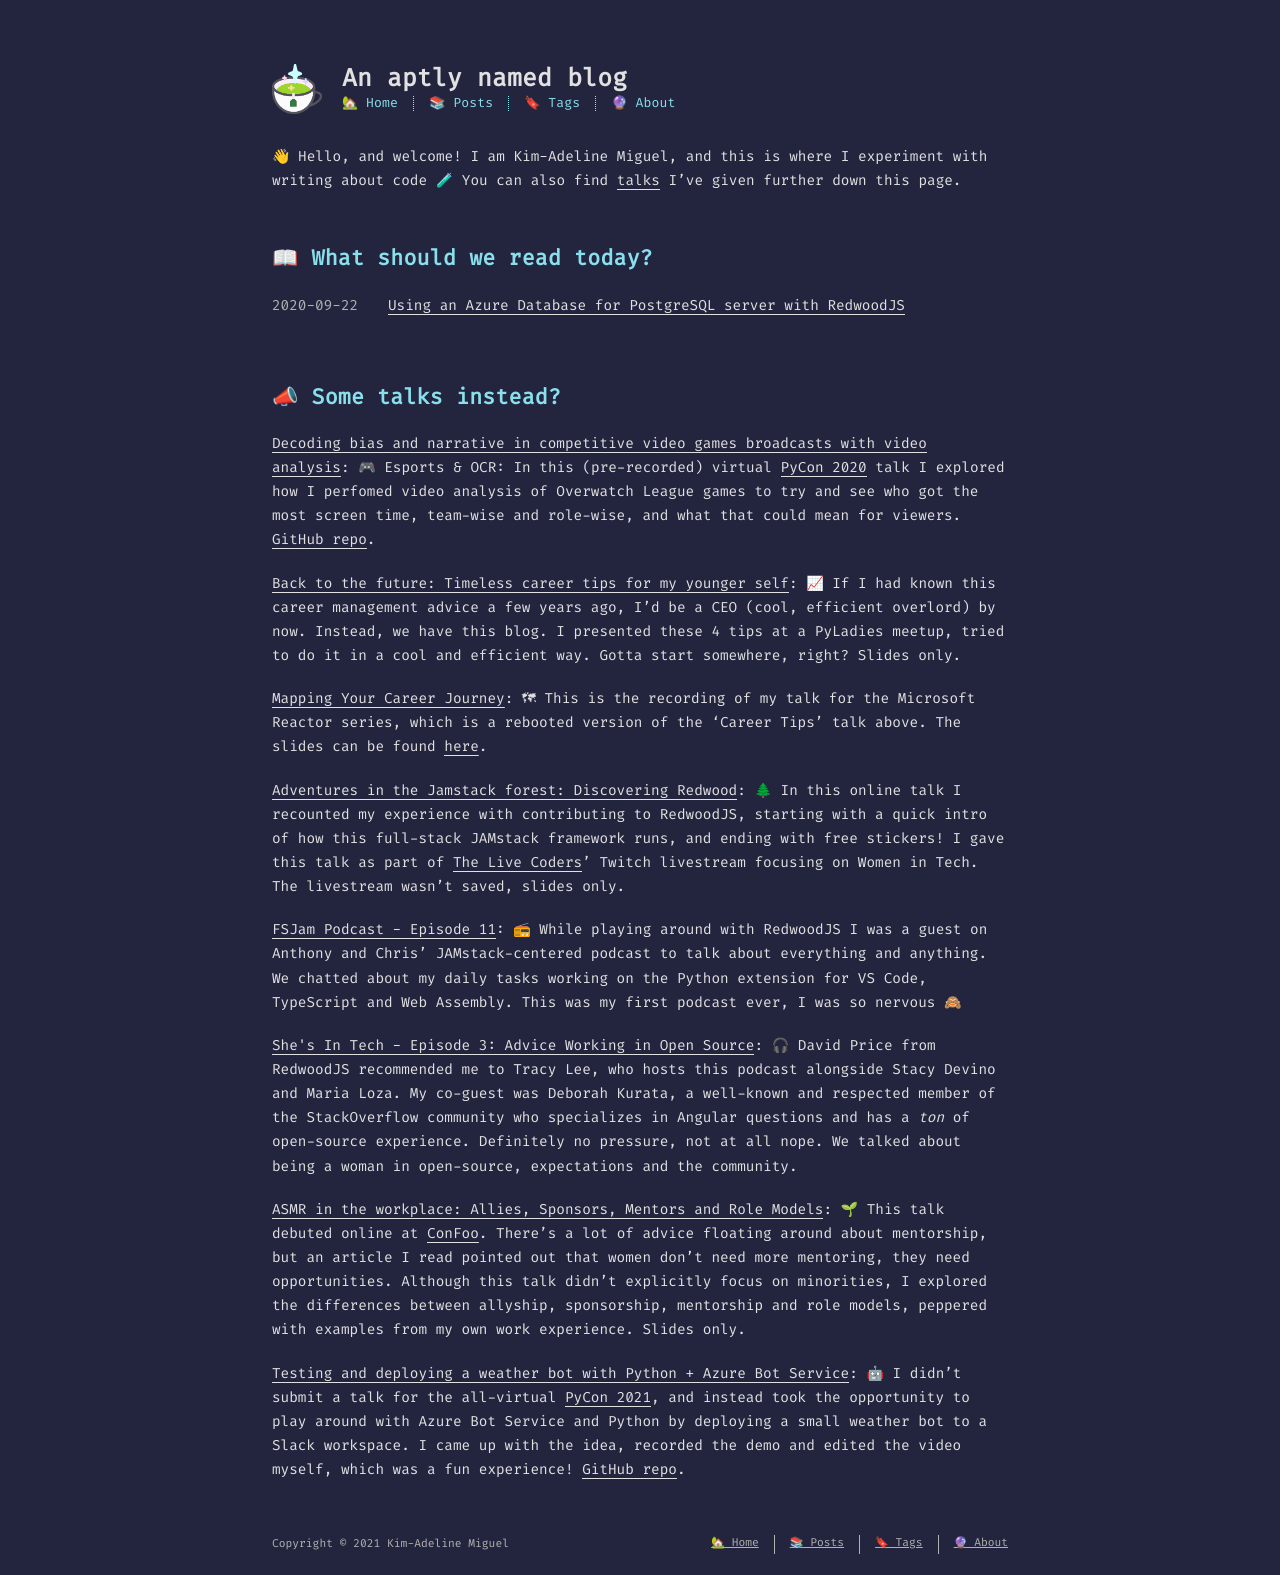
==== commit c4b17624: "deploy: b3834688a92967e882de681c4aadc77e292605d8" ====
--- a/index.html
+++ b/index.html
@@ -1 +1 @@
-<!doctype html><html lang=en-us><head><meta name=generator content="Hugo 0.74.2"><meta charset=utf-8><meta http-equiv=x-ua-compatible content="IE=edge"><title>An aptly named blog</title><meta name=description content="👋 Hello, and welcome! I am Kim-Adeline Miguel, and this is where I experiment with writing about code 🧪 You can also find [talks](#projects) I've given further down this page."><meta name=viewport content="width=device-width,initial-scale=1"><meta name=robots content="all,follow"><meta name=googlebot content="index,follow,snippet,archive"><meta property="og:title" content="An aptly named blog"><meta property="og:description" content="👋 Hello, and welcome! I am Kim-Adeline Miguel, and this is where I experiment with writing about code 🧪 You can also find [talks](#projects) I've given further down this page."><meta property="og:type" content="website"><meta property="og:url" content="https://kimadeline.github.io/blog/"><meta property="og:updated_time" content="2020-09-22T17:34:52-07:00"><meta name=twitter:card content="summary"><meta name=twitter:title content="An aptly named blog"><meta name=twitter:description content="👋 Hello, and welcome! I am Kim-Adeline Miguel, and this is where I experiment with writing about code 🧪 You can also find [talks](#projects) I've given further down this page."><link rel=stylesheet href=https://kimadeline.github.io/blog/css/style-dark.css><!--[if lt IE 9]><script src=https://oss.maxcdn.com/html5shiv/3.7.2/html5shiv.min.js></script><script src=https://oss.maxcdn.com/respond/1.4.2/respond.min.js></script><![endif]--><link rel=icon type=image/png href=https://kimadeline.github.io/blog/images/favicon.ico><script type=text/javascript>!function(T,l,y){var S=T.location,u="script",k="instrumentationKey",D="ingestionendpoint",C="disableExceptionTracking",E="ai.device.",I="toLowerCase",b="crossOrigin",w="POST",e="appInsightsSDK",t=y.name||"appInsights";(y.name||T[e])&&(T[e]=t);var n=T[t]||function(d){var g=!1,f=!1,m={initialize:!0,queue:[],sv:"4",version:2,config:d};function v(e,t){var n={},a="Browser";return n[E+"id"]=a[I](),n[E+"type"]=a,n["ai.operation.name"]=S&&S.pathname||"_unknown_",n["ai.internal.sdkVersion"]="javascript:snippet_"+(m.sv||m.version),{time:function(){var e=new Date;function t(e){var t=""+e;return 1===t.length&&(t="0"+t),t}return e.getUTCFullYear()+"-"+t(1+e.getUTCMonth())+"-"+t(e.getUTCDate())+"T"+t(e.getUTCHours())+":"+t(e.getUTCMinutes())+":"+t(e.getUTCSeconds())+"."+((e.getUTCMilliseconds()/1e3).toFixed(3)+"").slice(2,5)+"Z"}(),iKey:e,name:"Microsoft.ApplicationInsights."+e.replace(/-/g,"")+"."+t,sampleRate:100,tags:n,data:{baseData:{ver:2}}}}var h=d.url||y.src;if(h){function a(e){var t,n,a,i,r,o,s,c,p,l,u;g=!0,m.queue=[],f||(f=!0,t=h,s=function(){var e={},t=d.connectionString;if(t)for(var n=t.split(";"),a=0;a<n.length;a++){var i=n[a].split("=");2===i.length&&(e[i[0][I]()]=i[1])}if(!e[D]){var r=e.endpointsuffix,o=r?e.location:null;e[D]="https://"+(o?o+".":"")+"dc."+(r||"services.visualstudio.com")}return e}(),c=s[k]||d[k]||"",p=s[D],l=p?p+"/v2/track":config.endpointUrl,(u=[]).push((n="SDK LOAD Failure: Failed to load Application Insights SDK script (See stack for details)",a=t,i=l,(o=(r=v(c,"Exception")).data).baseType="ExceptionData",o.baseData.exceptions=[{typeName:"SDKLoadFailed",message:n.replace(/\./g,"-"),hasFullStack:!1,stack:n+"\nSnippet failed to load ["+a+"] -- Telemetry is disabled\nHelp Link: https://go.microsoft.com/fwlink/?linkid=2128109\nHost: "+(S&&S.pathname||"_unknown_")+"\nEndpoint: "+i,parsedStack:[]}],r)),u.push(function(e,t,n,a){var i=v(c,"Message"),r=i.data;r.baseType="MessageData";var o=r.baseData;return o.message='AI (Internal): 99 message:"'+("SDK LOAD Failure: Failed to load Application Insights SDK script (See stack for details) ("+n+")").replace(/\"/g,"")+'"',o.properties={endpoint:a},i}(0,0,t,l)),function(e,t){if(JSON){var n=T.fetch;if(n&&!y.useXhr)n(t,{method:w,body:JSON.stringify(e),mode:"cors"});else if(XMLHttpRequest){var a=new XMLHttpRequest;a.open(w,t),a.setRequestHeader("Content-type","application/json"),a.send(JSON.stringify(e))}}}(u,l))}function i(e,t){f||setTimeout(function(){!t&&m.core||a()},500)}var e=function(){var n=l.createElement(u);n.src=h;var e=y[b];return!e&&""!==e||"undefined"==n[b]||(n[b]=e),n.onload=i,n.onerror=a,n.onreadystatechange=function(e,t){"loaded"!==n.readyState&&"complete"!==n.readyState||i(0,t)},n}();y.ld<0?l.getElementsByTagName("head")[0].appendChild(e):setTimeout(function(){l.getElementsByTagName(u)[0].parentNode.appendChild(e)},y.ld||0)}try{m.cookie=l.cookie}catch(p){}function t(e){for(;e.length;)!function(t){m[t]=function(){var e=arguments;g||m.queue.push(function(){m[t].apply(m,e)})}}(e.pop())}var n="track",r="TrackPage",o="TrackEvent";t([n+"Event",n+"PageView",n+"Exception",n+"Trace",n+"DependencyData",n+"Metric",n+"PageViewPerformance","start"+r,"stop"+r,"start"+o,"stop"+o,"addTelemetryInitializer","setAuthenticatedUserContext","clearAuthenticatedUserContext","flush"]),m.SeverityLevel={Verbose:0,Information:1,Warning:2,Error:3,Critical:4};var s=(d.extensionConfig||{}).ApplicationInsightsAnalytics||{};if(!0!==d[C]&&!0!==s[C]){method="onerror",t(["_"+method]);var c=T[method];T[method]=function(e,t,n,a,i){var r=c&&c(e,t,n,a,i);return!0!==r&&m["_"+method]({message:e,url:t,lineNumber:n,columnNumber:a,error:i}),r},d.autoExceptionInstrumented=!0}return m}(y.cfg);(T[t]=n).queue&&0===n.queue.length&&n.trackPageView({})}(window,document,{src:"https://az416426.vo.msecnd.net/scripts/b/ai.2.min.js",cfg:{instrumentationKey:"930ef06d-5401-4142-840e-b56cf5fd1240"}});</script></head><body class="max-width mx-auto px3 ltr"><div class="content index py4"><header id=header><a href=https://kimadeline.github.io/blog/><div id=logo title="Blog logo skillfully made with Paint"></div><div id=title><h1>An aptly named blog</h1></div></a><div id=nav><ul><li class=icon><a href=#><i class="fas fa-bars fa-2x"></i></a></li><li><a href=https://kimadeline.github.io/blog/>🏡 Home</a></li><li><a href=https://kimadeline.github.io/blog/posts>📚 Posts</a></li><li><a href=https://kimadeline.github.io/blog/tags>🔖 Tags</a></li><li><a href=https://kimadeline.github.io/blog/about>🔮 About</a></li></ul></div></header><section id=about>👋 Hello, and welcome! I am Kim-Adeline Miguel, and this is where I experiment with writing about code 🧪 You can also find <a href=#projects>talks</a> I&rsquo;ve given further down this page.</section><section id=writing><span class=h1><a href=https://kimadeline.github.io/blog/posts>📖 What should we read today?</a></span><ul class=post-list><li class=post-item><div class=meta><time datetime="2020-09-22 17:34:52 -0700 -0700" itemprop=datePublished>2020-09-22</time></div><span><a href=https://kimadeline.github.io/blog/posts/redwoodjs-azure-postgresql/>Using an Azure Database for PostgreSQL server with RedwoodJS</a></span></li></ul></section><section id=projects><span class=h1><a href=https://github.com/kimadeline/talk-proposals>📣 Some talks instead?</a></span><ul class=project-list><li class=project-item><a href=https://us.pycon.org/2020/schedule/presentation/107/>Decoding bias and narrative in competitive video games broadcasts with video analysis</a>: 🎮 Esports & OCR: In this (pre-recorded) Virtual PyCon 2020 talk I explored how I perfomed video analysis of Overwatch League games to try and see who got the most screen time, team-wise and role-wise, and what that could mean for viewers. <a href=https://github.com/kimadeline/overwatch-ocr>GitHub repo</a>.</li><li class=project-item><a href=https://speakerdeck.com/kimadeline/pyladies-vancouver-career-tips-to-my-younger-self>Back to the future: Timeless career tips for my younger self</a>: 📈 If I had known this career management advice a few years ago, I&rsquo;d be a CEO (cool, efficient overlord) by now. Instead, we have this blog. I presented these 4 tips at a PyLadies meetup, tried to do it in a cool and efficient way. Gotta start somewhere, right? Slides only.</li></ul></section><footer id=footer><div class=footer-left>Copyright &copy; 2020 Kim-Adeline Miguel</div><div class=footer-right><nav><ul><li><a href=https://kimadeline.github.io/blog/>🏡 Home</a></li><li><a href=https://kimadeline.github.io/blog/posts>📚 Posts</a></li><li><a href=https://kimadeline.github.io/blog/tags>🔖 Tags</a></li><li><a href=https://kimadeline.github.io/blog/about>🔮 About</a></li></ul></nav></div></footer></div></body><link rel=stylesheet href=https://kimadeline.github.io/blog/lib/font-awesome/css/all.min.css><script src=https://kimadeline.github.io/blog/lib/jquery/jquery.min.js></script><script src=https://kimadeline.github.io/blog/js/main.js></script></html>+<!doctype html><html lang=en-us><head><meta name=generator content="Hugo 0.74.2"><meta charset=utf-8><meta http-equiv=x-ua-compatible content="IE=edge"><title>An aptly named blog</title><meta name=description content="👋 Hello, and welcome! I am Kim-Adeline Miguel, and this is where I experiment with writing about code 🧪 You can also find [talks](#projects) I've given further down this page."><meta name=viewport content="width=device-width,initial-scale=1"><meta name=robots content="all,follow"><meta name=googlebot content="index,follow,snippet,archive"><meta property="og:title" content="An aptly named blog"><meta property="og:description" content="👋 Hello, and welcome! I am Kim-Adeline Miguel, and this is where I experiment with writing about code 🧪 You can also find [talks](#projects) I've given further down this page."><meta property="og:type" content="website"><meta property="og:url" content="https://kimadeline.github.io/blog/"><meta property="og:updated_time" content="2020-09-22T17:34:52-07:00"><meta name=twitter:card content="summary"><meta name=twitter:title content="An aptly named blog"><meta name=twitter:description content="👋 Hello, and welcome! I am Kim-Adeline Miguel, and this is where I experiment with writing about code 🧪 You can also find [talks](#projects) I've given further down this page."><link rel=stylesheet href=https://kimadeline.github.io/blog/css/style-dark.css><!--[if lt IE 9]><script src=https://oss.maxcdn.com/html5shiv/3.7.2/html5shiv.min.js></script><script src=https://oss.maxcdn.com/respond/1.4.2/respond.min.js></script><![endif]--><link rel=icon type=image/png href=https://kimadeline.github.io/blog/images/favicon.ico><script type=text/javascript>!function(T,l,y){var S=T.location,u="script",k="instrumentationKey",D="ingestionendpoint",C="disableExceptionTracking",E="ai.device.",I="toLowerCase",b="crossOrigin",w="POST",e="appInsightsSDK",t=y.name||"appInsights";(y.name||T[e])&&(T[e]=t);var n=T[t]||function(d){var g=!1,f=!1,m={initialize:!0,queue:[],sv:"4",version:2,config:d};function v(e,t){var n={},a="Browser";return n[E+"id"]=a[I](),n[E+"type"]=a,n["ai.operation.name"]=S&&S.pathname||"_unknown_",n["ai.internal.sdkVersion"]="javascript:snippet_"+(m.sv||m.version),{time:function(){var e=new Date;function t(e){var t=""+e;return 1===t.length&&(t="0"+t),t}return e.getUTCFullYear()+"-"+t(1+e.getUTCMonth())+"-"+t(e.getUTCDate())+"T"+t(e.getUTCHours())+":"+t(e.getUTCMinutes())+":"+t(e.getUTCSeconds())+"."+((e.getUTCMilliseconds()/1e3).toFixed(3)+"").slice(2,5)+"Z"}(),iKey:e,name:"Microsoft.ApplicationInsights."+e.replace(/-/g,"")+"."+t,sampleRate:100,tags:n,data:{baseData:{ver:2}}}}var h=d.url||y.src;if(h){function a(e){var t,n,a,i,r,o,s,c,p,l,u;g=!0,m.queue=[],f||(f=!0,t=h,s=function(){var e={},t=d.connectionString;if(t)for(var n=t.split(";"),a=0;a<n.length;a++){var i=n[a].split("=");2===i.length&&(e[i[0][I]()]=i[1])}if(!e[D]){var r=e.endpointsuffix,o=r?e.location:null;e[D]="https://"+(o?o+".":"")+"dc."+(r||"services.visualstudio.com")}return e}(),c=s[k]||d[k]||"",p=s[D],l=p?p+"/v2/track":config.endpointUrl,(u=[]).push((n="SDK LOAD Failure: Failed to load Application Insights SDK script (See stack for details)",a=t,i=l,(o=(r=v(c,"Exception")).data).baseType="ExceptionData",o.baseData.exceptions=[{typeName:"SDKLoadFailed",message:n.replace(/\./g,"-"),hasFullStack:!1,stack:n+"\nSnippet failed to load ["+a+"] -- Telemetry is disabled\nHelp Link: https://go.microsoft.com/fwlink/?linkid=2128109\nHost: "+(S&&S.pathname||"_unknown_")+"\nEndpoint: "+i,parsedStack:[]}],r)),u.push(function(e,t,n,a){var i=v(c,"Message"),r=i.data;r.baseType="MessageData";var o=r.baseData;return o.message='AI (Internal): 99 message:"'+("SDK LOAD Failure: Failed to load Application Insights SDK script (See stack for details) ("+n+")").replace(/\"/g,"")+'"',o.properties={endpoint:a},i}(0,0,t,l)),function(e,t){if(JSON){var n=T.fetch;if(n&&!y.useXhr)n(t,{method:w,body:JSON.stringify(e),mode:"cors"});else if(XMLHttpRequest){var a=new XMLHttpRequest;a.open(w,t),a.setRequestHeader("Content-type","application/json"),a.send(JSON.stringify(e))}}}(u,l))}function i(e,t){f||setTimeout(function(){!t&&m.core||a()},500)}var e=function(){var n=l.createElement(u);n.src=h;var e=y[b];return!e&&""!==e||"undefined"==n[b]||(n[b]=e),n.onload=i,n.onerror=a,n.onreadystatechange=function(e,t){"loaded"!==n.readyState&&"complete"!==n.readyState||i(0,t)},n}();y.ld<0?l.getElementsByTagName("head")[0].appendChild(e):setTimeout(function(){l.getElementsByTagName(u)[0].parentNode.appendChild(e)},y.ld||0)}try{m.cookie=l.cookie}catch(p){}function t(e){for(;e.length;)!function(t){m[t]=function(){var e=arguments;g||m.queue.push(function(){m[t].apply(m,e)})}}(e.pop())}var n="track",r="TrackPage",o="TrackEvent";t([n+"Event",n+"PageView",n+"Exception",n+"Trace",n+"DependencyData",n+"Metric",n+"PageViewPerformance","start"+r,"stop"+r,"start"+o,"stop"+o,"addTelemetryInitializer","setAuthenticatedUserContext","clearAuthenticatedUserContext","flush"]),m.SeverityLevel={Verbose:0,Information:1,Warning:2,Error:3,Critical:4};var s=(d.extensionConfig||{}).ApplicationInsightsAnalytics||{};if(!0!==d[C]&&!0!==s[C]){method="onerror",t(["_"+method]);var c=T[method];T[method]=function(e,t,n,a,i){var r=c&&c(e,t,n,a,i);return!0!==r&&m["_"+method]({message:e,url:t,lineNumber:n,columnNumber:a,error:i}),r},d.autoExceptionInstrumented=!0}return m}(y.cfg);(T[t]=n).queue&&0===n.queue.length&&n.trackPageView({})}(window,document,{src:"https://az416426.vo.msecnd.net/scripts/b/ai.2.min.js",cfg:{instrumentationKey:"930ef06d-5401-4142-840e-b56cf5fd1240"}});</script></head><body class="max-width mx-auto px3 ltr"><div class="content index py4"><header id=header><a href=https://kimadeline.github.io/blog/><div id=logo title="Blog logo skillfully made with Paint"></div><div id=title><h1>An aptly named blog</h1></div></a><div id=nav><ul><li class=icon><a href=#><i class="fas fa-bars fa-2x"></i></a></li><li><a href=https://kimadeline.github.io/blog/>🏡 Home</a></li><li><a href=https://kimadeline.github.io/blog/posts>📚 Posts</a></li><li><a href=https://kimadeline.github.io/blog/tags>🔖 Tags</a></li><li><a href=https://kimadeline.github.io/blog/about>🔮 About</a></li></ul></div></header><section id=about>👋 Hello, and welcome! I am Kim-Adeline Miguel, and this is where I experiment with writing about code 🧪 You can also find <a href=#projects>talks</a> I&rsquo;ve given further down this page.</section><section id=writing><span class=h1><a href=https://kimadeline.github.io/blog/posts>📖 What should we read today?</a></span><ul class=post-list><li class=post-item><div class=meta><time datetime="2020-09-22 17:34:52 -0700 -0700" itemprop=datePublished>2020-09-22</time></div><span><a href=https://kimadeline.github.io/blog/posts/redwoodjs-azure-postgresql/>Using an Azure Database for PostgreSQL server with RedwoodJS</a></span></li></ul></section><section id=projects><span class=h1><a href=https://github.com/kimadeline/talk-proposals>📣 Some talks instead?</a></span><ul class=project-list><li class=project-item><a href=https://us.pycon.org/2020/schedule/presentation/107/>Decoding bias and narrative in competitive video games broadcasts with video analysis</a>: 🎮 Esports & OCR: In this (pre-recorded) virtual <a href=https://us.pycon.org/2020/>PyCon 2020</a> talk I explored how I perfomed video analysis of Overwatch League games to try and see who got the most screen time, team-wise and role-wise, and what that could mean for viewers. <a href=https://github.com/kimadeline/overwatch-ocr>GitHub repo</a>.</li><li class=project-item><a href=https://speakerdeck.com/kimadeline/pyladies-vancouver-career-tips-to-my-younger-self>Back to the future: Timeless career tips for my younger self</a>: 📈 If I had known this career management advice a few years ago, I&rsquo;d be a CEO (cool, efficient overlord) by now. Instead, we have this blog. I presented these 4 tips at a PyLadies meetup, tried to do it in a cool and efficient way. Gotta start somewhere, right? Slides only.</li><li class=project-item><a href="https://www.youtube.com/watch?v=I26wWrXlM_I">Mapping Your Career Journey</a>: 🗺 This is the recording of my talk for the Microsoft Reactor series, which is a rebooted version of the &lsquo;Career Tips&rsquo; talk above. The slides can be found <a href=https://aka.ms/mapping-career-journey>here</a>.</li><li class=project-item><a href=https://aka.ms/livecoders-redwood>Adventures in the Jamstack forest: Discovering Redwood</a>: 🌲 In this online talk I recounted my experience with contributing to RedwoodJS, starting with a quick intro of how this full-stack JAMstack framework runs, and ending with free stickers! I gave this talk as part of <a href=https://twitter.com/thelivecoders>The Live Coders</a>&rsquo; Twitch livestream focusing on Women in Tech. The livestream wasn&rsquo;t saved, slides only.</li><li class=project-item><a href=https://fsjam.org/episodes/episode-11-microsoft-open-source-with-kim-adeline-miguel>FSJam Podcast - Episode 11</a>: 📻 While playing around with RedwoodJS I was a guest on Anthony and Chris&rsquo; JAMstack-centered podcast to talk about everything and anything. We chatted about my daily tasks working on the Python extension for VS Code, TypeScript and Web Assembly. This was my first podcast ever, I was so nervous 🙈</li><li class=project-item><a href=https://devchat.tv/shes-in-tech/advice-working-in-open-source-shes-in-tech-003/>She's In Tech - Episode 3: Advice Working in Open Source</a>: 🎧 David Price from RedwoodJS recommended me to Tracy Lee, who hosts this podcast alongside Stacy Devino and Maria Loza. My co-guest was Deborah Kurata, a well-known and respected member of the StackOverflow community who specializes in Angular questions and has a <em>ton</em> of open-source experience. Definitely no pressure, not at all nope. We talked about being a woman in open-source, expectations and the community.</li><li class=project-item><a href=https://speakerdeck.com/kimadeline/confoo-2021-asmr-in-the-workplace>ASMR in the workplace: Allies, Sponsors, Mentors and Role Models</a>: 🌱 This talk debuted online at <a href=https://confoo.ca/en/yul2021>ConFoo</a>. There&rsquo;s a lot of advice floating around about mentorship, but an article I read pointed out that women don&rsquo;t need more mentoring, they need opportunities. Although this talk didn&rsquo;t explicitly focus on minorities, I explored the differences between allyship, sponsorship, mentorship and role models, peppered with examples from my own work experience. Slides only.</li><li class=project-item><a href="https://www.youtube.com/watch?v=__ian1SZm78&list=PLlrxD0HtieHhQHeS5fjSHcdMeDTBRpVrU&index=5">Testing and deploying a weather bot with Python + Azure Bot Service</a>: 🤖 I didn&rsquo;t submit a talk for the all-virtual <a href=https://us.pycon.org/2021/>PyCon 2021</a>, and instead took the opportunity to play around with Azure Bot Service and Python by deploying a small weather bot to a Slack workspace. I came up with the idea, recorded the demo and edited the video myself, which was a fun experience! <a href=https://github.com/kimadeline/simple-weather-bot>GitHub repo</a>.</li></ul></section><footer id=footer><div class=footer-left>Copyright &copy; 2021 Kim-Adeline Miguel</div><div class=footer-right><nav><ul><li><a href=https://kimadeline.github.io/blog/>🏡 Home</a></li><li><a href=https://kimadeline.github.io/blog/posts>📚 Posts</a></li><li><a href=https://kimadeline.github.io/blog/tags>🔖 Tags</a></li><li><a href=https://kimadeline.github.io/blog/about>🔮 About</a></li></ul></nav></div></footer></div></body><link rel=stylesheet href=https://kimadeline.github.io/blog/lib/font-awesome/css/all.min.css><script src=https://kimadeline.github.io/blog/lib/jquery/jquery.min.js></script><script src=https://kimadeline.github.io/blog/js/main.js></script></html>
